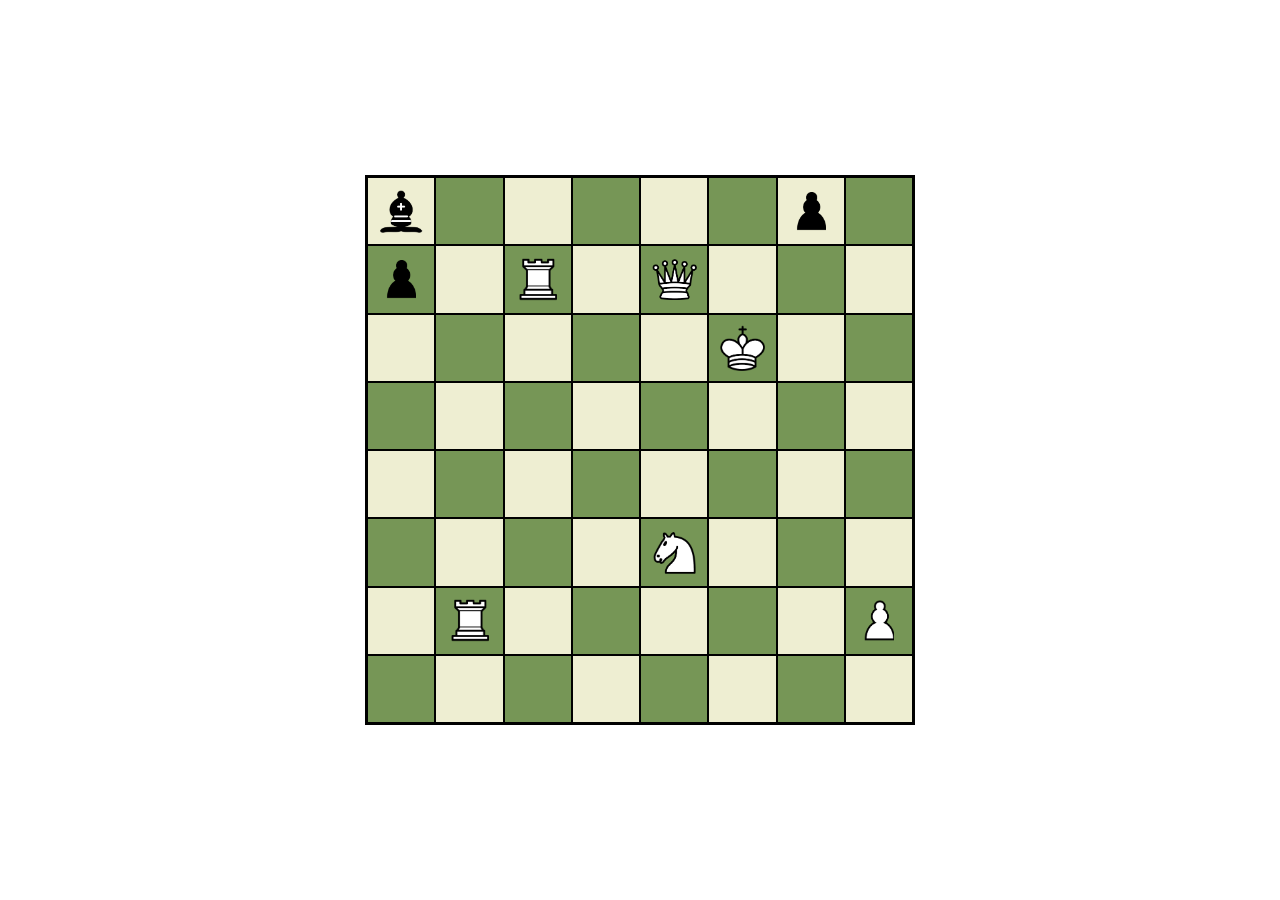
==== static/index.html @ 2b10caea "moves" ====
<!DOCTYPE html>
<html lang="en">
<head>
    <meta charset="UTF-8">
    <meta http-equiv="X-UA-Compatible" content="IE=edge">
    <meta name="viewport" content="width=device-width, initial-scale=1.0">
    <link rel="stylesheet" href="../sass/style.css">
    <title>Document</title>
</head>
<body>
    <section class="chess-board">

    </section>
    <script src="../logic/logic.js"></script>
</body>
</html>
---- sass/style.css ----
* {
  margin: 0;
  padding: 0;
  box-sizing: border-box;
}

body {
  display: grid;
  align-items: center;
  justify-content: center;
  width: 100vw;
  height: 100vh;
}

.chess-board {
  border: 2px solid black;
  width: 550px;
  height: 550px;
  display: grid;
  grid-template-columns: repeat(8, 1fr);
}

.whiteBlock {
  background: rgb(238, 238, 210);
  border: 1px solid black;
}

.blackBlock {
  background: rgb(118, 150, 86);
  border: 1px solid black;
}

div[data-piece=blackPawn] {
  background-image: url(../images/blackPawn.png);
  background-size: 30px;
  background-repeat: no-repeat;
  background-position: center;
  transition: background-size 0.25s ease-in-out;
}

div[data-piece=blackRook] {
  background-image: url(../images/blackRook.png);
  background-size: 37.5px;
  background-repeat: no-repeat;
  background-position: center;
  transition: background-size 0.25s ease-in-out;
}

div[data-piece=blackKnight] {
  background-image: url(../images/blackKnight.png);
  background-size: 42.5px;
  background-repeat: no-repeat;
  background-position: center;
  transition: background-size 0.25s ease-in-out;
}

div[data-piece=blackBishop] {
  background-image: url(../images/blackBishop.png);
  background-size: 42.5px;
  background-repeat: no-repeat;
  background-position: center;
  transition: background-size 0.25s ease-in-out;
}

div[data-piece=blackQueen] {
  background-image: url(../images/blackQueen.png);
  background-size: 45px;
  background-repeat: no-repeat;
  background-position: center;
  transition: background-size 0.25s ease-in-out;
}

div[data-piece=blackKing] {
  background-image: url(../images/blackKing.png);
  background-size: 45px;
  background-repeat: no-repeat;
  background-position: center;
  transition: background-size 0.25s ease-in-out;
}

div[data-piece=whitePawn] {
  background-image: url(../images/whitePawn.png);
  background-size: 30px;
  background-repeat: no-repeat;
  background-position: center;
  transition: background-size 0.25s ease-in-out;
}

div[data-piece=whiteRook] {
  background-image: url(../images/whiteRook.png);
  background-size: 37.5px;
  background-repeat: no-repeat;
  background-position: center;
  transition: background-size 0.25s ease-in-out;
}

div[data-piece=whiteKnight] {
  background-image: url(../images/whiteKnight.png);
  background-size: 42.5px;
  background-repeat: no-repeat;
  background-position: center;
  transition: background-size 0.25s ease-in-out;
}

div[data-piece=whiteBishop] {
  background-image: url(../images/whiteBishop.png);
  background-size: 42.5px;
  background-repeat: no-repeat;
  background-position: center;
  transition: background-size 0.25s ease-in-out;
}

div[data-piece=whiteQueen] {
  background-image: url(../images/whiteQueen.png);
  background-size: 45px;
  background-repeat: no-repeat;
  background-position: center;
  transition: background-size 0.25s ease-in-out;
}

div[data-piece=whiteKing] {
  background-image: url(../images/whiteKing.png);
  background-size: 45px;
  background-repeat: no-repeat;
  background-position: center;
  transition: background-size 0.25s ease-in-out;
}

div[selected] {
  background-size: 40px;
}

.possible {
  background: rgba(108, 154, 168, 0.5);
}

div[conquer] {
  background-color: rgba(187, 45, 45, 0.5);
}/*# sourceMappingURL=style.css.map */
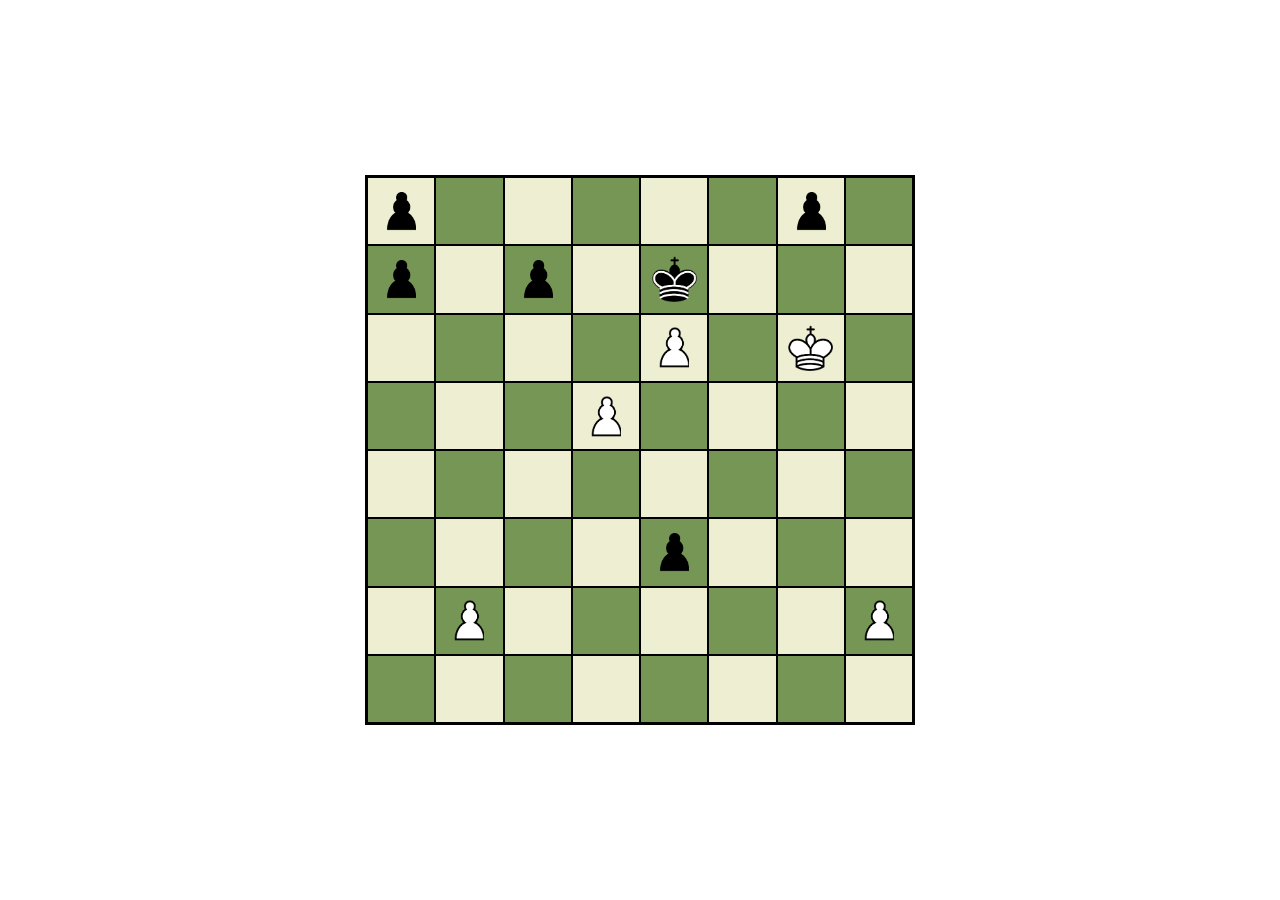
==== commit 5bcf69d6: "pawnUpgrade" ====
--- a/static/index.html
+++ b/static/index.html
@@ -11,6 +11,16 @@
     <section class="chess-board">
 
     </section>
+    <section class="piece-selection-container">
+        <div class="piece-option" data-piece="Queen">Queen</div>
+        <div class="piece-option" data-piece="Rook">Rook</div>
+        <div class="piece-option" data-piece="Bishop">Bishop</div>
+        <div class="piece-option" data-piece="Knight">Knight</div>
+        
+    </section>
+    <div class="container-wrapper">
+            
+    </div>
     <script src="../logic/logic.js"></script>
 </body>
 </html>--- a/sass/style.css
+++ b/sass/style.css
@@ -10,6 +10,7 @@
   justify-content: center;
   width: 100vw;
   height: 100vh;
+  overflow: hidden;
 }
 
 .chess-board {
@@ -136,4 +137,41 @@
 
 div[conquer] {
   background-color: rgba(187, 45, 45, 0.5);
+}
+
+div[checkmate] {
+  background-color: red;
+}
+
+.piece-selection-container {
+  display: none;
+  position: absolute;
+  z-index: 2;
+  width: 20rem;
+  background: wheat;
+  padding: 1.5rem;
+  text-align: center;
+  left: 50%;
+  top: 50%;
+  transform: translate(-50%, -50%);
+  border: 2px solid black;
+  transform-style: preserve-3d;
+}
+
+.container-wrapper {
+  content: " ";
+  position: absolute;
+  z-index: 1;
+  width: 100vw;
+  height: 100vh;
+  background: rgba(108, 154, 168, 0.25);
+  transform: inherit;
+  display: none;
+}
+
+.piece-option {
+  padding: 1rem;
+  border: 2px solid black;
+  font-size: 1.125rem;
+  font-weight: 600;
 }/*# sourceMappingURL=style.css.map */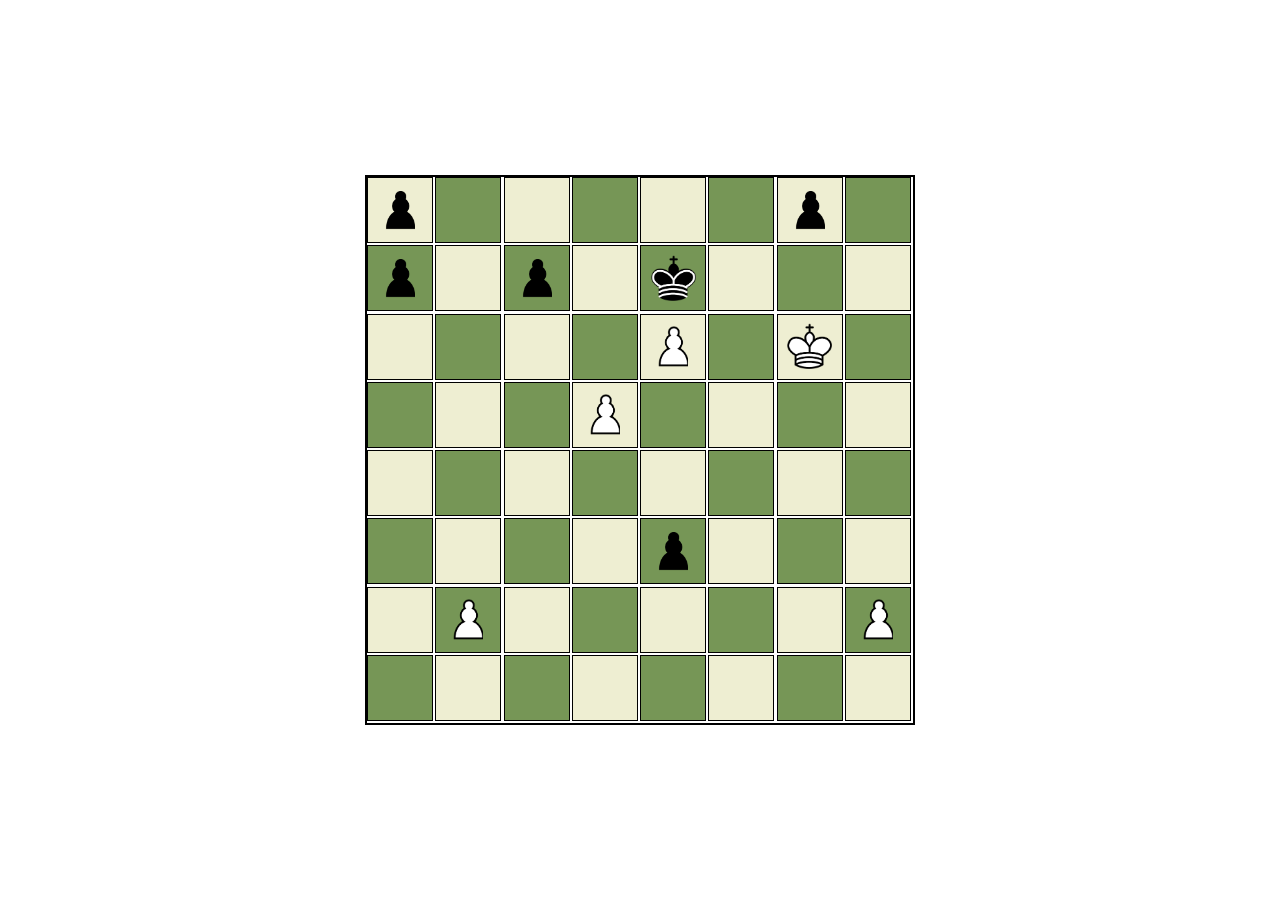
==== commit 21599e64: "drag and drop done" ====
--- a/static/index.html
+++ b/static/index.html
@@ -12,10 +12,10 @@
 
     </section>
     <section class="piece-selection-container">
-        <div class="piece-option" data-piece="Queen">Queen</div>
-        <div class="piece-option" data-piece="Rook">Rook</div>
-        <div class="piece-option" data-piece="Bishop">Bishop</div>
-        <div class="piece-option" data-piece="Knight">Knight</div>
+        <aside class="piece-option" data-piece="Queen">Queen</aside>
+        <aside class="piece-option" data-piece="Rook">Rook</aside>
+        <aside class="piece-option" data-piece="Bishop">Bishop</aside>
+        <aside class="piece-option" data-piece="Knight">Knight</aside>
         
     </section>
     <div class="container-wrapper">
--- a/sass/style.css
+++ b/sass/style.css
@@ -10,7 +10,6 @@
   justify-content: center;
   width: 100vw;
   height: 100vh;
-  overflow: hidden;
 }
 
 .chess-board {
@@ -29,6 +28,25 @@
 .blackBlock {
   background: rgb(118, 150, 86);
   border: 1px solid black;
+}
+
+article {
+  min-width: 66px;
+  min-height: 66px;
+}
+
+div {
+  height: 66px;
+  width: 66px;
+}
+
+div[filled] {
+  cursor: -webkit-grabbing;
+  cursor: grabbing;
+}
+
+div[noevents] {
+  pointer-events: none;
 }
 
 div[data-piece=blackPawn] {
@@ -135,11 +153,11 @@
   background: rgba(108, 154, 168, 0.5);
 }
 
-div[conquer] {
+article[conquer] {
   background-color: rgba(187, 45, 45, 0.5);
 }
 
-div[checkmate] {
+article[checkmate] {
   background-color: red;
 }
 
